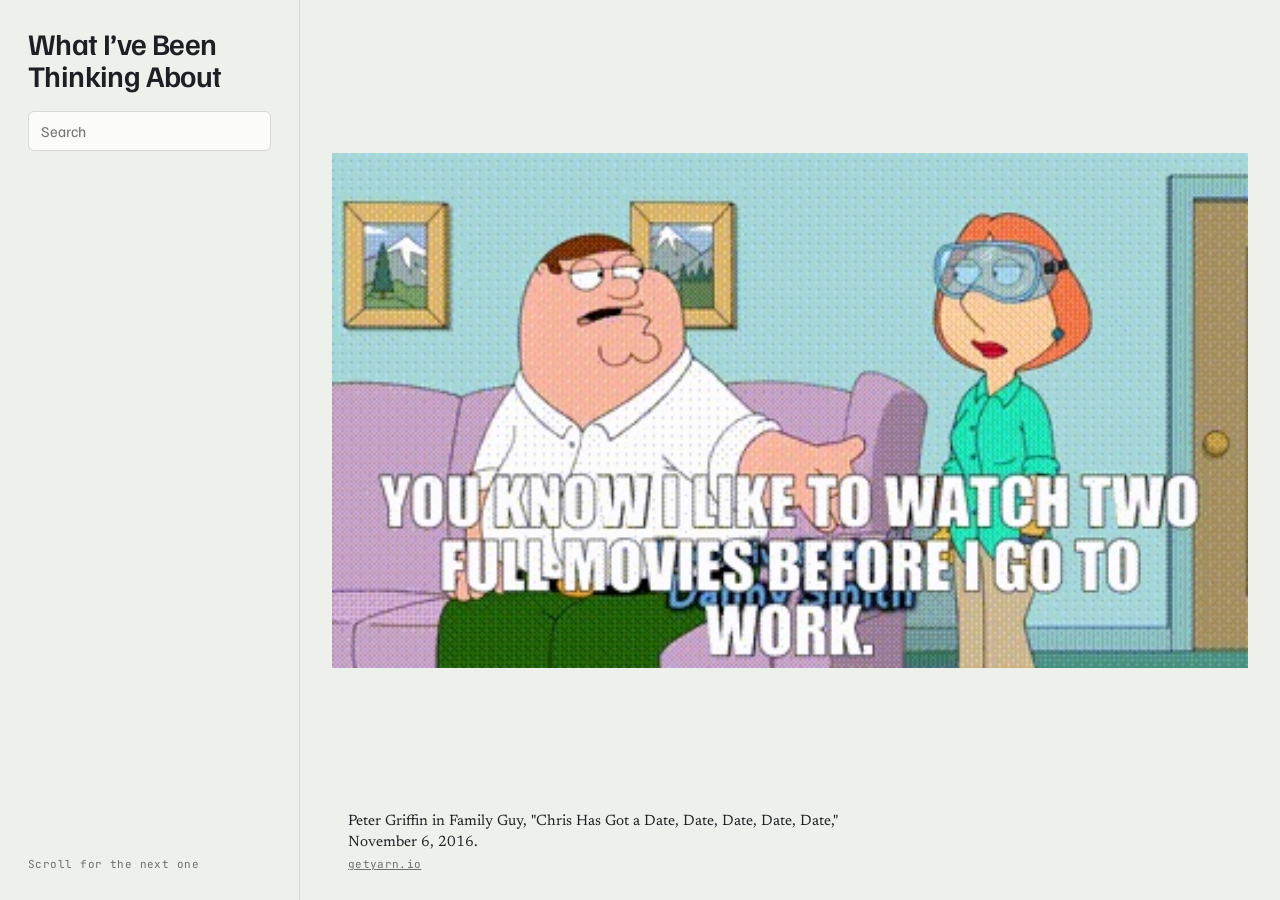
==== preview/index.html @ a8087745 "Add preview of one-at-a-time view at /preview/ Fixed left rail with title and search; one clipping f" ====
<!doctype html>
<html lang="en">
<head>
<meta charset="utf-8">
<meta name="viewport" content="width=device-width, initial-scale=1, viewport-fit=cover">
<title>What I’ve Been Thinking About</title>
<link rel="preconnect" href="https://fonts.googleapis.com">
<link rel="preconnect" href="https://fonts.gstatic.com" crossorigin>
<link rel="stylesheet" href="https://fonts.googleapis.com/css2?family=Familjen+Grotesk:wght@400;600;700&family=JetBrains+Mono:wght@400&family=Newsreader:ital,opsz,wght@0,6..72,400;0,6..72,600;1,6..72,400&display=swap">
<link rel="stylesheet" href="style.css?v=1">
</head>
<body>
<aside class="rail">
  <h1>What I’ve Been Thinking About</h1>
  <input class="search" id="search" type="search" placeholder="Search" aria-label="Search clippings">
  <p class="hint" id="hint">Scroll for the next one</p>
</aside>

<main class="stage" id="stage" aria-live="polite">
  <p class="empty" id="empty" hidden>Nothing matches that search.</p>
</main>
<script src="app.js?v=1"></script>
</body>
</html>
---- preview/style.css ----
/* Layout: a fixed left rail (title, search) and a stage that shows one clipping at a time. */
:root {
  --paper: #eef0ec;
  --ink: #1c2024;
  --muted: #6a716f;
  --rule: #d6dad4;
  --accent: #2c55c9;
  --field: #fbfbf8;
  --rail-w: 300px;
  --display: "Familjen Grotesk", "Helvetica Neue", Arial, sans-serif;
  --read: "Newsreader", Georgia, "Times New Roman", serif;
  --meta: "JetBrains Mono", ui-monospace, Menlo, Consolas, monospace;
}
@media (prefers-color-scheme: dark) {
  :root:not([data-theme="light"]) {
    --paper: #141719; --ink: #e8eae6; --muted: #949b98; --rule: #2e3337; --accent: #8aa6ff; --field: #1d2124;
    color-scheme: dark;
  }
}
:root[data-theme="dark"] {
  --paper: #141719; --ink: #e8eae6; --muted: #949b98; --rule: #2e3337; --accent: #8aa6ff; --field: #1d2124;
  color-scheme: dark;
}

* { box-sizing: border-box; }
[hidden] { display: none !important; }
html, body { height: 100%; }
body {
  margin: 0; overflow: hidden;
  background: var(--paper); color: var(--ink);
  font: 16px/1.5 var(--read);
  display: grid; grid-template-columns: var(--rail-w) 1fr;
}

/* Rail */
.rail {
  height: 100%; display: flex; flex-direction: column; gap: 20px;
  padding: max(28px, env(safe-area-inset-top, 0px)) 28px 28px max(28px, env(safe-area-inset-left, 0px));
  border-right: 1px solid var(--rule);
}
.rail h1 { font: 600 30px/1.05 var(--display); letter-spacing: -0.02em; margin: 0; text-wrap: balance; }
.search {
  font: 15px/1 var(--display); color: var(--ink); width: 100%;
  background: var(--field); border: 1px solid var(--rule); border-radius: 6px; padding: 10px 12px;
}
.search:focus { outline: 2px solid var(--accent); outline-offset: 1px; border-color: transparent; }
.hint { margin: auto 0 0; font: 11px/1.4 var(--meta); color: var(--muted); letter-spacing: 0.04em; transition: opacity .6s; }
.hint.gone { opacity: 0; }

/* Stage */
.stage { position: relative; height: 100%; overflow: hidden; touch-action: none; overscroll-behavior: none; }
.slide {
  position: absolute; inset: 0;
  display: grid; grid-template-rows: 1fr auto;
  opacity: 0; transform: translateY(18px);
  transition: opacity .7s ease, transform .7s ease;
  pointer-events: none;
}
.slide.on { opacity: 1; transform: none; pointer-events: auto; }
.slide.leaving { opacity: 0; transform: translateY(-18px); }
.slide .art { min-height: 0; display: grid; place-items: center; padding: 40px 48px 16px; }
.slide.image .art { padding: 24px 32px 14px; }
.slide.image .art img { width: 100%; height: 100%; object-fit: contain; display: block; }
.label {
  padding: 0 48px max(28px, env(safe-area-inset-bottom, 0px));
  max-width: 72ch; display: flex; flex-direction: column; gap: 4px;
}
.label .cap { font-size: 15px; line-height: 1.4; margin: 0; }
.label .src { font: 11px/1.4 var(--meta); color: var(--muted); letter-spacing: 0.03em; }
.label .src a { color: inherit; }
.label .src a:hover { color: var(--accent); }

/* Text clippings: huge type on a plain colour field. Colours are fixed pairs, the same in both themes. */
.slide.text { background: var(--bg); color: var(--fg); }
.slide.text .label .src { color: var(--fg); opacity: .7; }
.slide.text .art { padding: 48px clamp(28px, 6vw, 96px) 16px; }
.words { width: 100%; max-width: 30ch; max-height: 100%; margin: 0; }
.words p { margin: 0 0 .5em; }
.words p:last-child { margin-bottom: 0; }
.words.quote { font-family: var(--display); font-weight: 700; line-height: 1.08; letter-spacing: -0.02em; text-wrap: balance; max-width: 22ch; }
.words.headline { font-family: var(--read); font-weight: 600; line-height: 1.12; text-wrap: balance; max-width: 24ch; }
.words.excerpt { font-family: var(--read); line-height: 1.35; max-width: 40ch; }
.words.note { font-family: var(--meta); line-height: 1.5; max-width: 48ch; }

.empty { position: absolute; inset: 0; display: grid; place-items: center; margin: 0; font: 15px/1.5 var(--display); color: var(--muted); }

/* Phone: the rail becomes a slim bar on top. */
@media (max-width: 720px) {
  body { grid-template-columns: 1fr; grid-template-rows: auto 1fr; }
  .rail {
    height: auto; flex-direction: row; align-items: center; gap: 12px; border-right: 0; border-bottom: 1px solid var(--rule);
    padding: max(12px, env(safe-area-inset-top, 0px)) max(16px, env(safe-area-inset-right, 0px)) 12px max(16px, env(safe-area-inset-left, 0px));
  }
  .rail h1 { font-size: 17px; flex: 1 1 auto; min-width: 0; }
  .search { flex: 0 1 140px; padding: 8px 10px; font-size: 14px; }
  .hint { display: none; }
  .slide .art, .slide.image .art { padding: 12px 0 10px; }
  .slide.text .art { padding: 24px 22px 10px; }
  .label { padding: 0 max(16px, env(safe-area-inset-left, 0px)) max(18px, env(safe-area-inset-bottom, 0px)); }
  .label .cap { font-size: 14px; }
}
@media (prefers-reduced-motion: reduce) { .slide { transition: opacity .2s linear; transform: none !important; } }
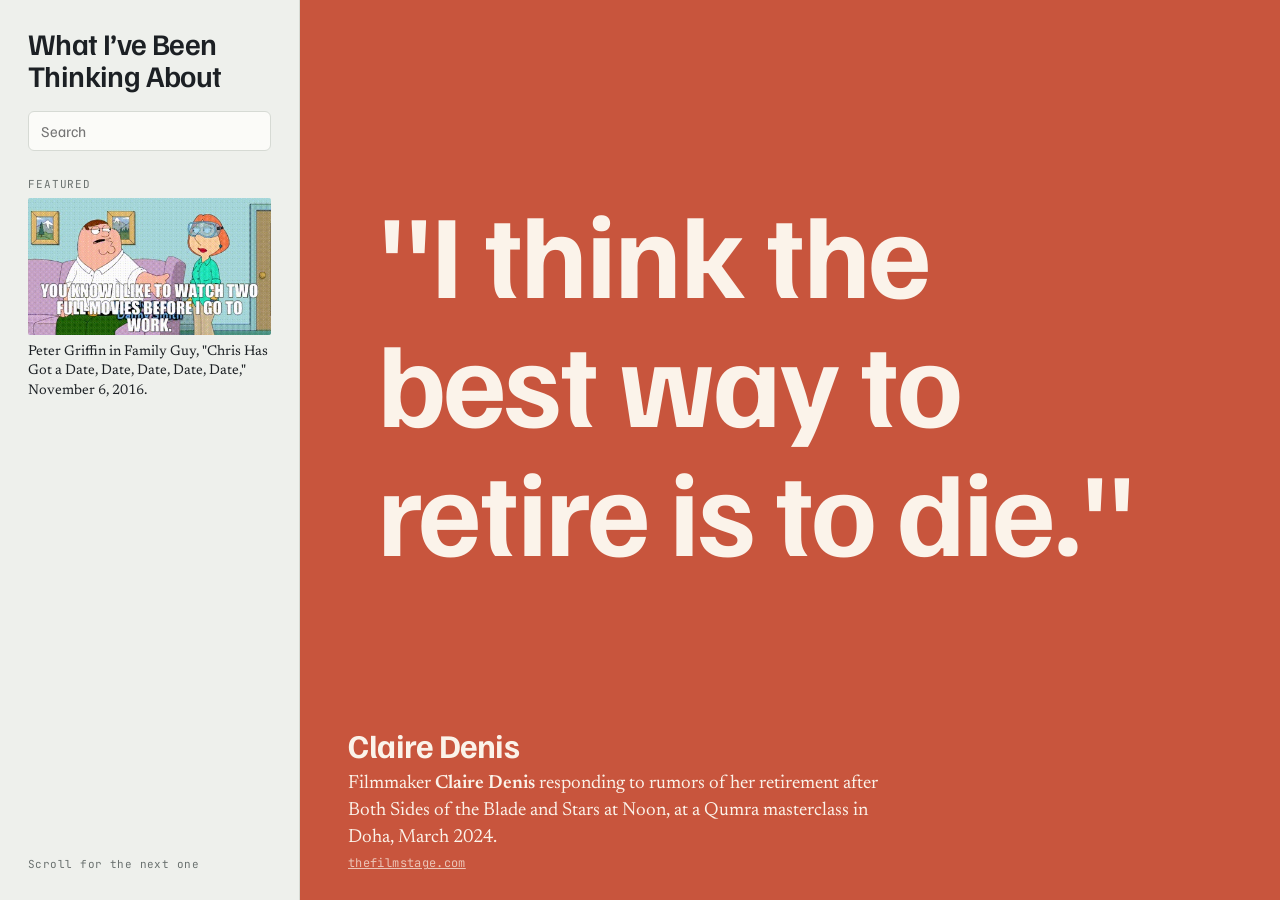
==== commit a81c9866: "Preview: pin featured clipping in left column, larger captions, speaker names - Featured clipping lo" ====
--- a/preview/index.html
+++ b/preview/index.html
@@ -7,18 +7,19 @@
 <link rel="preconnect" href="https://fonts.googleapis.com">
 <link rel="preconnect" href="https://fonts.gstatic.com" crossorigin>
 <link rel="stylesheet" href="https://fonts.googleapis.com/css2?family=Familjen+Grotesk:wght@400;600;700&family=JetBrains+Mono:wght@400&family=Newsreader:ital,opsz,wght@0,6..72,400;0,6..72,600;1,6..72,400&display=swap">
-<link rel="stylesheet" href="style.css?v=1">
+<link rel="stylesheet" href="style.css?v=3">
 </head>
 <body>
 <aside class="rail">
   <h1>What I’ve Been Thinking About</h1>
   <input class="search" id="search" type="search" placeholder="Search" aria-label="Search clippings">
+  <figure class="pinned" id="pinned" hidden></figure>
   <p class="hint" id="hint">Scroll for the next one</p>
 </aside>
 
 <main class="stage" id="stage" aria-live="polite">
   <p class="empty" id="empty" hidden>Nothing matches that search.</p>
 </main>
-<script src="app.js?v=1"></script>
+<script src="app.js?v=3"></script>
 </body>
 </html>
--- a/preview/style.css
+++ b/preview/style.css
@@ -25,6 +25,7 @@
 * { box-sizing: border-box; }
 [hidden] { display: none !important; }
 html, body { height: 100%; }
+body { height: 100dvh; }
 body {
   margin: 0; overflow: hidden;
   background: var(--paper); color: var(--ink);
@@ -44,6 +45,12 @@
   background: var(--field); border: 1px solid var(--rule); border-radius: 6px; padding: 10px 12px;
 }
 .search:focus { outline: 2px solid var(--accent); outline-offset: 1px; border-color: transparent; }
+.pinned { margin: 8px 0 0; display: flex; flex-direction: column; gap: 8px; min-height: 0; }
+.pin-tag { font: 11px/1 var(--meta); letter-spacing: 0.08em; text-transform: uppercase; color: var(--muted); }
+.pin-art { padding: 0; border: 0; background: none; cursor: zoom-in; display: block; min-height: 0; }
+.pin-art img { display: block; width: 100%; height: auto; max-height: 40vh; object-fit: contain; object-position: left top; border-radius: 2px; }
+.pin-art:focus-visible { outline: 2px solid var(--accent); outline-offset: 3px; }
+.pinned figcaption { font-size: 14px; line-height: 1.4; }
 .hint { margin: auto 0 0; font: 11px/1.4 var(--meta); color: var(--muted); letter-spacing: 0.04em; transition: opacity .6s; }
 .hint.gone { opacity: 0; }
 
@@ -60,19 +67,23 @@
 .slide.leaving { opacity: 0; transform: translateY(-18px); }
 .slide .art { min-height: 0; display: grid; place-items: center; padding: 40px 48px 16px; }
 .slide.image .art { padding: 24px 32px 14px; }
-.slide.image .art img { width: 100%; height: 100%; object-fit: contain; display: block; }
+.slide.image .art { overflow: hidden; }
+.slide.image .art img { display: block; max-width: none; }
 .label {
   padding: 0 48px max(28px, env(safe-area-inset-bottom, 0px));
   max-width: 72ch; display: flex; flex-direction: column; gap: 4px;
 }
-.label .cap { font-size: 15px; line-height: 1.4; margin: 0; }
-.label .src { font: 11px/1.4 var(--meta); color: var(--muted); letter-spacing: 0.03em; }
+.label .cap { font-size: 19px; line-height: 1.4; margin: 0; }
+.label .cap strong { font-weight: 600; }
+.label .who { font: 700 clamp(26px, 2.6vw, 36px)/1.1 var(--display); letter-spacing: -0.015em; margin-bottom: 4px; }
+.label .src { font: 12px/1.4 var(--meta); color: var(--muted); letter-spacing: 0.03em; }
 .label .src a { color: inherit; }
 .label .src a:hover { color: var(--accent); }
 
 /* Text clippings: huge type on a plain colour field. Colours are fixed pairs, the same in both themes. */
 .slide.text { background: var(--bg); color: var(--fg); }
 .slide.text .label .src { color: var(--fg); opacity: .7; }
+.slide.text .label .cap { color: var(--fg); }
 .slide.text .art { padding: 48px clamp(28px, 6vw, 96px) 16px; }
 .words { width: 100%; max-width: 30ch; max-height: 100%; margin: 0; }
 .words p { margin: 0 0 .5em; }
@@ -94,9 +105,11 @@
   .rail h1 { font-size: 17px; flex: 1 1 auto; min-width: 0; }
   .search { flex: 0 1 140px; padding: 8px 10px; font-size: 14px; }
   .hint { display: none; }
+  .pinned { display: none !important; }
   .slide .art, .slide.image .art { padding: 12px 0 10px; }
   .slide.text .art { padding: 24px 22px 10px; }
   .label { padding: 0 max(16px, env(safe-area-inset-left, 0px)) max(18px, env(safe-area-inset-bottom, 0px)); }
-  .label .cap { font-size: 14px; }
+  .label .cap { font-size: 16px; }
+  .label .who { font-size: 24px; }
 }
 @media (prefers-reduced-motion: reduce) { .slide { transition: opacity .2s linear; transform: none !important; } }
